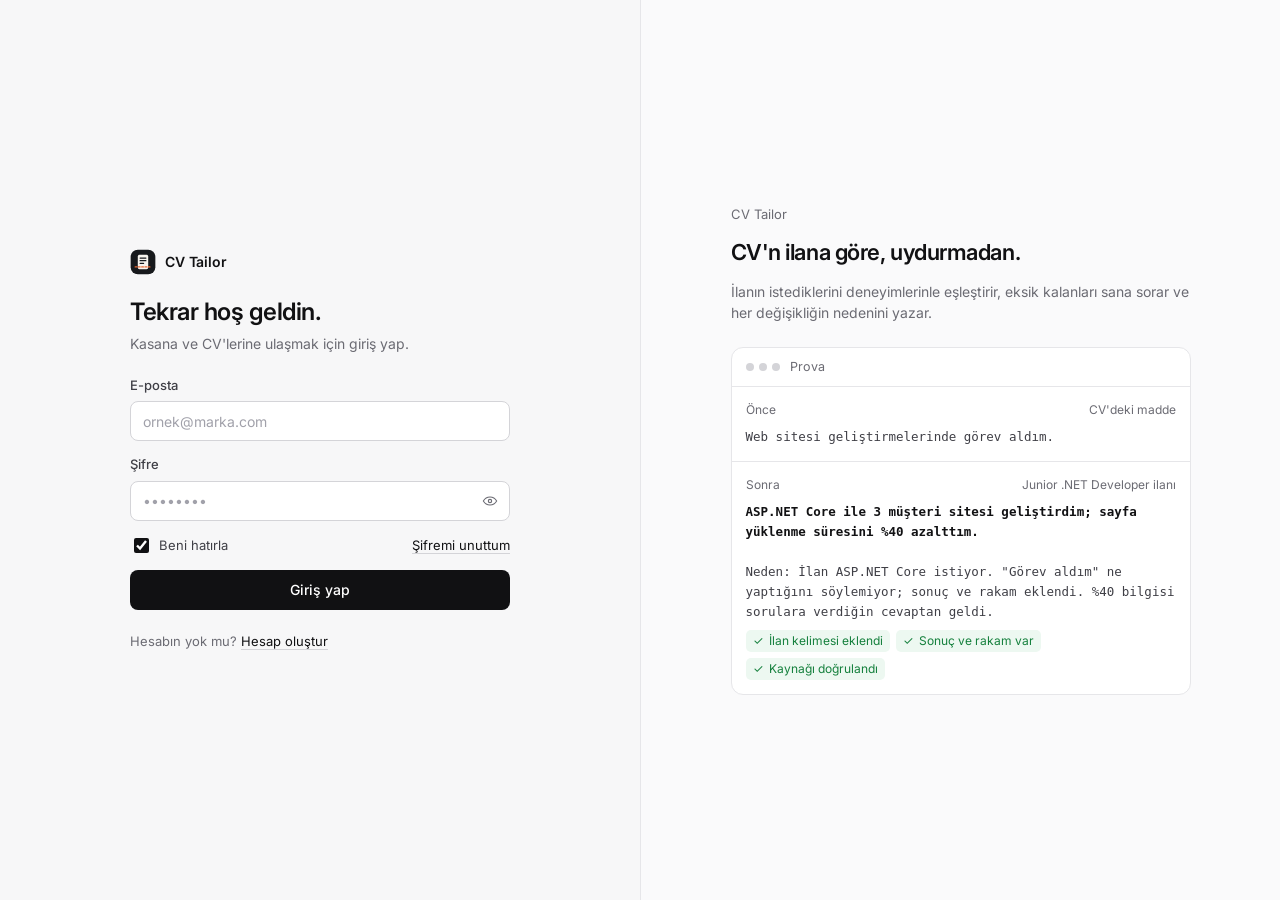
==== src/CvTailor.Api/wwwroot/index.html @ fdf18226 "Add API, data model and sign-in pages" ====
<!doctype html>
<html lang="tr">
<head>
  <meta charset="utf-8">
  <meta name="viewport" content="width=device-width,initial-scale=1">
  <title>CV Tailor</title>
  <link rel="icon" href="assets/img/mark.svg" type="image/svg+xml">
  <script src="assets/js/session.js"></script>
  <!-- Tanıtım sayfası yok; girişliyse uygulamaya, değilse girişe. -->
  <script>location.replace(window.CvTailorSession.isSignedIn() ? "app.html#vault" : "auth/sign-in.html");</script>
</head>
<body></body>
</html>
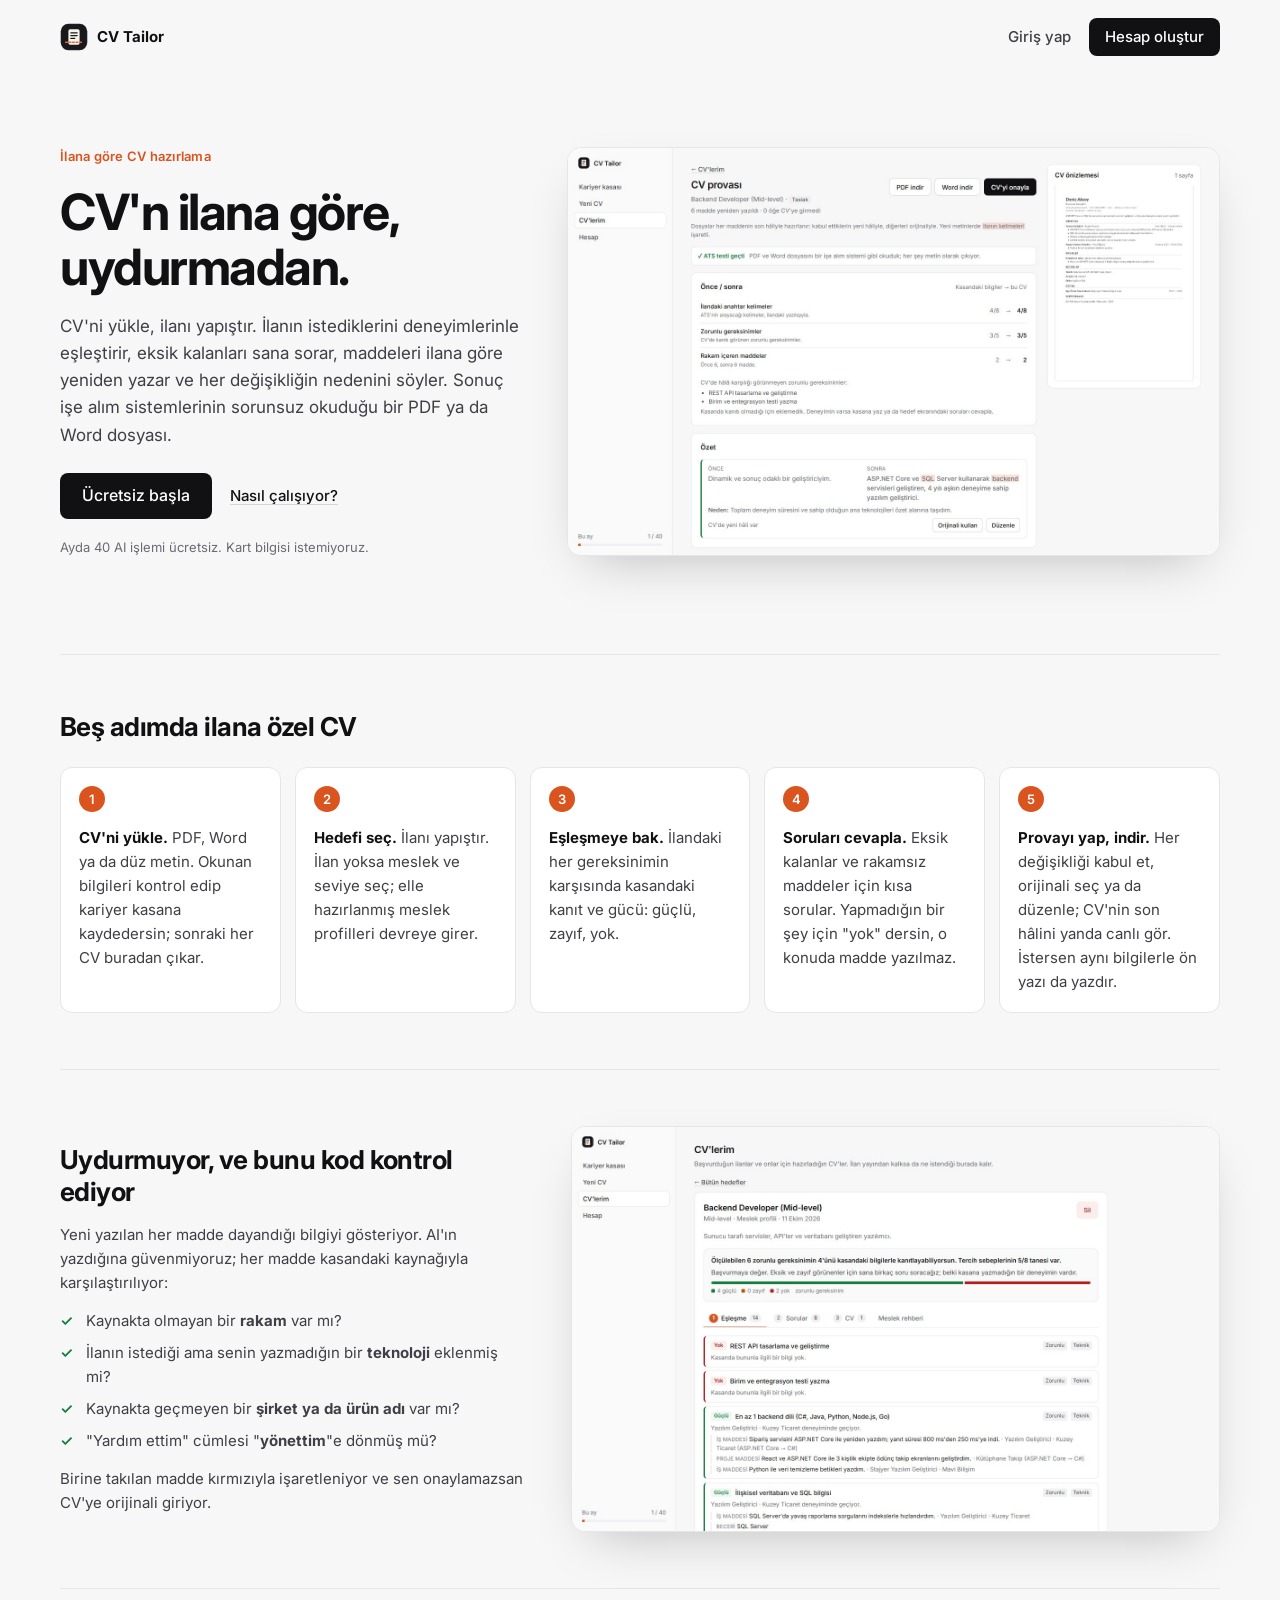
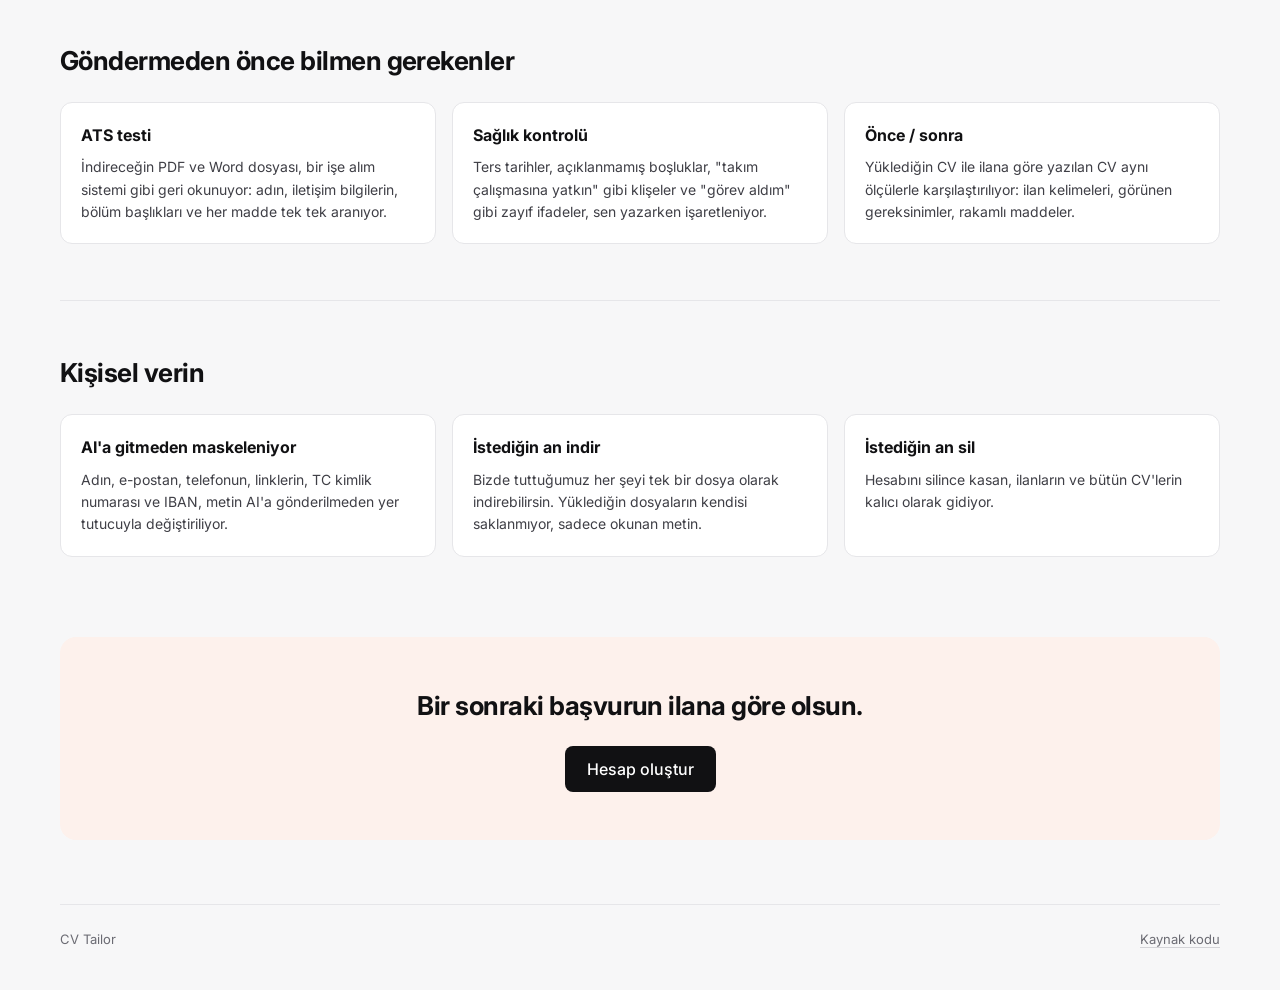
==== commit a6907b9c: "Add a landing page and update the README" ====
--- a/src/CvTailor.Api/wwwroot/index.html
+++ b/src/CvTailor.Api/wwwroot/index.html
@@ -3,11 +3,116 @@
 <head>
   <meta charset="utf-8">
   <meta name="viewport" content="width=device-width,initial-scale=1">
-  <title>CV Tailor</title>
+  <meta name="description" content="CV'ni başvuracağın ilana göre, uydurmadan yeniden yazan ve her değişikliğin nedenini anlatan çalışma alanı.">
+  <title>CV Tailor · CV'n ilana göre, uydurmadan</title>
   <link rel="icon" href="assets/img/mark.svg" type="image/svg+xml">
   <script src="assets/js/session.js"></script>
-  <!-- Tanıtım sayfası yok; girişliyse uygulamaya, değilse girişe. -->
-  <script>location.replace(window.CvTailorSession.isSignedIn() ? "app.html#vault" : "auth/sign-in.html");</script>
+  <!-- Giriş yapmış kullanıcı tanıtımı görmesin, doğrudan kasasına. -->
+  <script>if (window.CvTailorSession.isSignedIn()) location.replace("app.html#vault");</script>
+  <link rel="preconnect" href="https://fonts.googleapis.com">
+  <link rel="preconnect" href="https://fonts.gstatic.com" crossorigin>
+  <link rel="stylesheet" href="https://fonts.googleapis.com/css2?family=Inter:wght@400;500;600&display=swap">
+  <link rel="stylesheet" href="assets/css/landing.css">
 </head>
-<body></body>
+<body>
+  <header class="ld-nav">
+    <a class="ld-brand" href="index.html"><img src="assets/img/mark.svg" alt=""><strong>CV Tailor</strong></a>
+    <nav>
+      <a href="auth/sign-in.html">Giriş yap</a>
+      <a class="ld-button" href="auth/sign-up.html">Hesap oluştur</a>
+    </nav>
+  </header>
+
+  <main>
+    <section class="ld-hero">
+      <div class="ld-hero-copy">
+        <p class="ld-kicker">İlana göre CV hazırlama</p>
+        <h1>CV'n ilana göre, uydurmadan.</h1>
+        <p>CV'ni yükle, ilanı yapıştır. İlanın istediklerini deneyimlerinle eşleştirir, eksik kalanları sana sorar, maddeleri ilana göre yeniden yazar ve her değişikliğin nedenini söyler. Sonuç işe alım sistemlerinin sorunsuz okuduğu bir PDF ya da Word dosyası.</p>
+        <div class="ld-actions">
+          <a class="ld-button ld-button-large" href="auth/sign-up.html">Ücretsiz başla</a>
+          <a class="ld-link" href="#nasil">Nasıl çalışıyor?</a>
+        </div>
+        <p class="ld-note">Ayda 40 AI işlemi ücretsiz. Kart bilgisi istemiyoruz.</p>
+      </div>
+      <figure class="ld-shot">
+        <img src="assets/img/landing/prova.jpg" alt="Prova ekranı: her madde önce ve sonra yan yana, nedeni ve CV'nin canlı önizlemesiyle" width="1440" height="900">
+      </figure>
+    </section>
+
+    <section class="ld-section" id="nasil">
+      <h2>Beş adımda ilana özel CV</h2>
+      <ol class="ld-steps">
+        <li><strong>CV'ni yükle.</strong> PDF, Word ya da düz metin. Okunan bilgileri kontrol edip kariyer kasana kaydedersin; sonraki her CV buradan çıkar.</li>
+        <li><strong>Hedefi seç.</strong> İlanı yapıştır. İlan yoksa meslek ve seviye seç; elle hazırlanmış meslek profilleri devreye girer.</li>
+        <li><strong>Eşleşmeye bak.</strong> İlandaki her gereksinimin karşısında kasandaki kanıt ve gücü: güçlü, zayıf, yok.</li>
+        <li><strong>Soruları cevapla.</strong> Eksik kalanlar ve rakamsız maddeler için kısa sorular. Yapmadığın bir şey için "yok" dersin, o konuda madde yazılmaz.</li>
+        <li><strong>Provayı yap, indir.</strong> Her değişikliği kabul et, orijinali seç ya da düzenle; CV'nin son hâlini yanda canlı gör. İstersen aynı bilgilerle ön yazı da yazdır.</li>
+      </ol>
+    </section>
+
+    <section class="ld-section ld-split">
+      <div>
+        <h2>Uydurmuyor, ve bunu kod kontrol ediyor</h2>
+        <p>Yeni yazılan her madde dayandığı bilgiyi gösteriyor. AI'ın yazdığına güvenmiyoruz; her madde kasandaki kaynağıyla karşılaştırılıyor:</p>
+        <ul class="ld-checks">
+          <li>Kaynakta olmayan bir <strong>rakam</strong> var mı?</li>
+          <li>İlanın istediği ama senin yazmadığın bir <strong>teknoloji</strong> eklenmiş mi?</li>
+          <li>Kaynakta geçmeyen bir <strong>şirket ya da ürün adı</strong> var mı?</li>
+          <li>"Yardım ettim" cümlesi "<strong>yönettim</strong>"e dönmüş mü?</li>
+        </ul>
+        <p>Birine takılan madde kırmızıyla işaretleniyor ve sen onaylamazsan CV'ye orijinali giriyor.</p>
+      </div>
+      <figure class="ld-shot">
+        <img src="assets/img/landing/eslesme.jpg" alt="Eşleşme ekranı: ilandaki gereksinimler ve kasadaki kanıtlar" width="1440" height="900" loading="lazy">
+      </figure>
+    </section>
+
+    <section class="ld-section">
+      <h2>Göndermeden önce bilmen gerekenler</h2>
+      <div class="ld-grid">
+        <article>
+          <h3>ATS testi</h3>
+          <p>İndireceğin PDF ve Word dosyası, bir işe alım sistemi gibi geri okunuyor: adın, iletişim bilgilerin, bölüm başlıkları ve her madde tek tek aranıyor.</p>
+        </article>
+        <article>
+          <h3>Sağlık kontrolü</h3>
+          <p>Ters tarihler, açıklanmamış boşluklar, "takım çalışmasına yatkın" gibi klişeler ve "görev aldım" gibi zayıf ifadeler, sen yazarken işaretleniyor.</p>
+        </article>
+        <article>
+          <h3>Önce / sonra</h3>
+          <p>Yüklediğin CV ile ilana göre yazılan CV aynı ölçülerle karşılaştırılıyor: ilan kelimeleri, görünen gereksinimler, rakamlı maddeler.</p>
+        </article>
+      </div>
+    </section>
+
+    <section class="ld-section">
+      <h2>Kişisel verin</h2>
+      <div class="ld-grid">
+        <article>
+          <h3>AI'a gitmeden maskeleniyor</h3>
+          <p>Adın, e-postan, telefonun, linklerin, TC kimlik numarası ve IBAN, metin AI'a gönderilmeden yer tutucuyla değiştiriliyor.</p>
+        </article>
+        <article>
+          <h3>İstediğin an indir</h3>
+          <p>Bizde tuttuğumuz her şeyi tek bir dosya olarak indirebilirsin. Yüklediğin dosyaların kendisi saklanmıyor, sadece okunan metin.</p>
+        </article>
+        <article>
+          <h3>İstediğin an sil</h3>
+          <p>Hesabını silince kasan, ilanların ve bütün CV'lerin kalıcı olarak gidiyor.</p>
+        </article>
+      </div>
+    </section>
+
+    <section class="ld-cta">
+      <h2>Bir sonraki başvurun ilana göre olsun.</h2>
+      <a class="ld-button ld-button-large" href="auth/sign-up.html">Hesap oluştur</a>
+    </section>
+  </main>
+
+  <footer class="ld-footer">
+    <span>CV Tailor</span>
+    <a href="https://github.com/kursatcnk/cv-tailor">Kaynak kodu</a>
+  </footer>
+</body>
 </html>
--- a/src/CvTailor.Api/wwwroot/assets/css/landing.css
+++ b/src/CvTailor.Api/wwwroot/assets/css/landing.css
@@ -0,0 +1,91 @@
+/* Tanıtım sayfası. Renkler uygulamayla aynı; tek sütundan iki sütuna geçen sade bir düzen. */
+:root {
+  --bg: #f7f7f8;
+  --surface: #ffffff;
+  --surface-3: #f1f1f3;
+  --border: #e6e6e9;
+  --border-strong: #d4d4d8;
+  --text: #111113;
+  --text-2: #3f3f46;
+  --muted: #6b6b73;
+  --accent: #d9541e;
+  --accent-soft: #fdf1ec;
+  --success: #15803d;
+  --primary: #111113;
+  --primary-hover: #2a2a2e;
+  --on-primary: #ffffff;
+  --focus: 0 0 0 3px rgba(217, 84, 30, .18);
+  --font: "Inter", -apple-system, BlinkMacSystemFont, "Segoe UI", Roboto, Helvetica, Arial, sans-serif;
+}
+@media (prefers-color-scheme: dark) {
+  :root {
+    --bg: #0e0e10; --surface: #161618; --surface-3: #222226; --border: #27272b; --border-strong: #36363c;
+    --text: #ededf0; --text-2: #c9c9cf; --muted: #9a9aa3; --accent: #ef7240; --accent-soft: #2a1911; --success: #4ade80;
+    --primary: #ededf0; --primary-hover: #ffffff; --on-primary: #111113; --focus: 0 0 0 3px rgba(239, 114, 64, .25);
+  }
+}
+
+*, *::before, *::after { box-sizing: border-box; }
+body { margin: 0; background: var(--bg); color: var(--text); font: 400 15px/1.6 var(--font); -webkit-font-smoothing: antialiased; }
+h1, h2, h3, p, figure { margin: 0; }
+a { color: var(--text); text-decoration-color: var(--border-strong); text-underline-offset: 3px; }
+:focus-visible { outline: none; box-shadow: var(--focus); border-radius: 6px; }
+img { max-width: 100%; height: auto; }
+
+.ld-nav, main, .ld-footer { width: min(1160px, 100% - 32px); margin-inline: auto; }
+.ld-nav { display: flex; align-items: center; justify-content: space-between; gap: 16px; padding: 18px 0; }
+.ld-brand { display: inline-flex; align-items: center; gap: 9px; text-decoration: none; }
+.ld-brand img { width: 28px; height: 28px; }
+.ld-nav nav { display: flex; align-items: center; gap: 18px; font-weight: 500; }
+.ld-nav nav a:not(.ld-button) { text-decoration: none; color: var(--text-2); }
+
+.ld-button { display: inline-flex; align-items: center; justify-content: center; height: 38px; padding: 0 16px; border-radius: 8px; background: var(--primary); color: var(--on-primary); font-weight: 500; text-decoration: none; white-space: nowrap; }
+.ld-button:hover { background: var(--primary-hover); }
+.ld-button-large { height: 46px; padding: 0 22px; font-size: 16px; }
+.ld-link { font-weight: 500; }
+
+.ld-hero { display: grid; gap: 40px; align-items: center; padding: 48px 0 72px; }
+.ld-hero-copy { display: grid; gap: 18px; max-width: 560px; }
+.ld-kicker { color: var(--accent); font-weight: 600; font-size: 13px; letter-spacing: .02em; }
+.ld-hero h1 { font-size: clamp(32px, 5vw, 50px); line-height: 1.1; letter-spacing: -.03em; }
+.ld-hero-copy > p:not(.ld-kicker):not(.ld-note) { color: var(--text-2); font-size: 17px; }
+.ld-actions { display: flex; flex-wrap: wrap; align-items: center; gap: 18px; margin-top: 6px; }
+.ld-note { color: var(--muted); font-size: 13px; }
+
+.ld-shot { overflow: hidden; border: 1px solid var(--border); border-radius: 14px; background: var(--surface); box-shadow: 0 20px 50px -20px rgba(0, 0, 0, .25); }
+.ld-shot img { display: block; width: 100%; }
+
+.ld-section { display: grid; gap: 24px; padding: 56px 0; border-top: 1px solid var(--border); }
+.ld-section h2 { font-size: 26px; line-height: 1.25; letter-spacing: -.02em; }
+.ld-section p { color: var(--text-2); }
+.ld-split { align-items: center; }
+.ld-split > div { display: grid; gap: 14px; }
+
+.ld-steps { display: grid; gap: 14px; margin: 0; padding: 0; list-style: none; counter-reset: step; }
+.ld-steps li { position: relative; padding: 16px 18px 16px 58px; border: 1px solid var(--border); border-radius: 12px; background: var(--surface); color: var(--text-2); counter-increment: step; }
+.ld-steps li::before { content: counter(step); position: absolute; left: 18px; top: 16px; display: grid; place-items: center; width: 26px; height: 26px; border-radius: 50%; background: var(--accent); color: #fff; font-size: 13px; font-weight: 600; }
+.ld-steps strong { color: var(--text); }
+
+.ld-checks { display: grid; gap: 8px; margin: 0; padding: 0; list-style: none; }
+.ld-checks li { position: relative; padding-left: 26px; color: var(--text-2); }
+.ld-checks li::before { content: "✓"; position: absolute; left: 0; color: var(--success); font-weight: 600; }
+
+.ld-grid { display: grid; gap: 16px; }
+.ld-grid article { display: grid; align-content: start; gap: 8px; padding: 20px; border: 1px solid var(--border); border-radius: 12px; background: var(--surface); }
+.ld-grid h3 { font-size: 16px; }
+.ld-grid p { font-size: 14px; }
+
+.ld-cta { display: grid; justify-items: center; gap: 20px; margin: 24px 0 64px; padding: 48px 24px; border-radius: 16px; background: var(--accent-soft); text-align: center; }
+.ld-cta h2 { font-size: 26px; letter-spacing: -.02em; }
+
+.ld-footer { display: flex; justify-content: space-between; gap: 16px; padding: 24px 0 40px; border-top: 1px solid var(--border); color: var(--muted); font-size: 13px; }
+.ld-footer a { color: var(--muted); }
+
+@media (min-width: 900px) {
+  .ld-hero { grid-template-columns: minmax(0, 5fr) minmax(0, 7fr); padding: 72px 0 96px; }
+  .ld-split { grid-template-columns: minmax(0, 5fr) minmax(0, 7fr); gap: 48px; }
+  .ld-steps { grid-template-columns: repeat(5, minmax(0, 1fr)); }
+  .ld-steps li { padding: 58px 18px 18px; }
+  .ld-steps li::before { top: 18px; }
+  .ld-grid { grid-template-columns: repeat(3, minmax(0, 1fr)); }
+}
